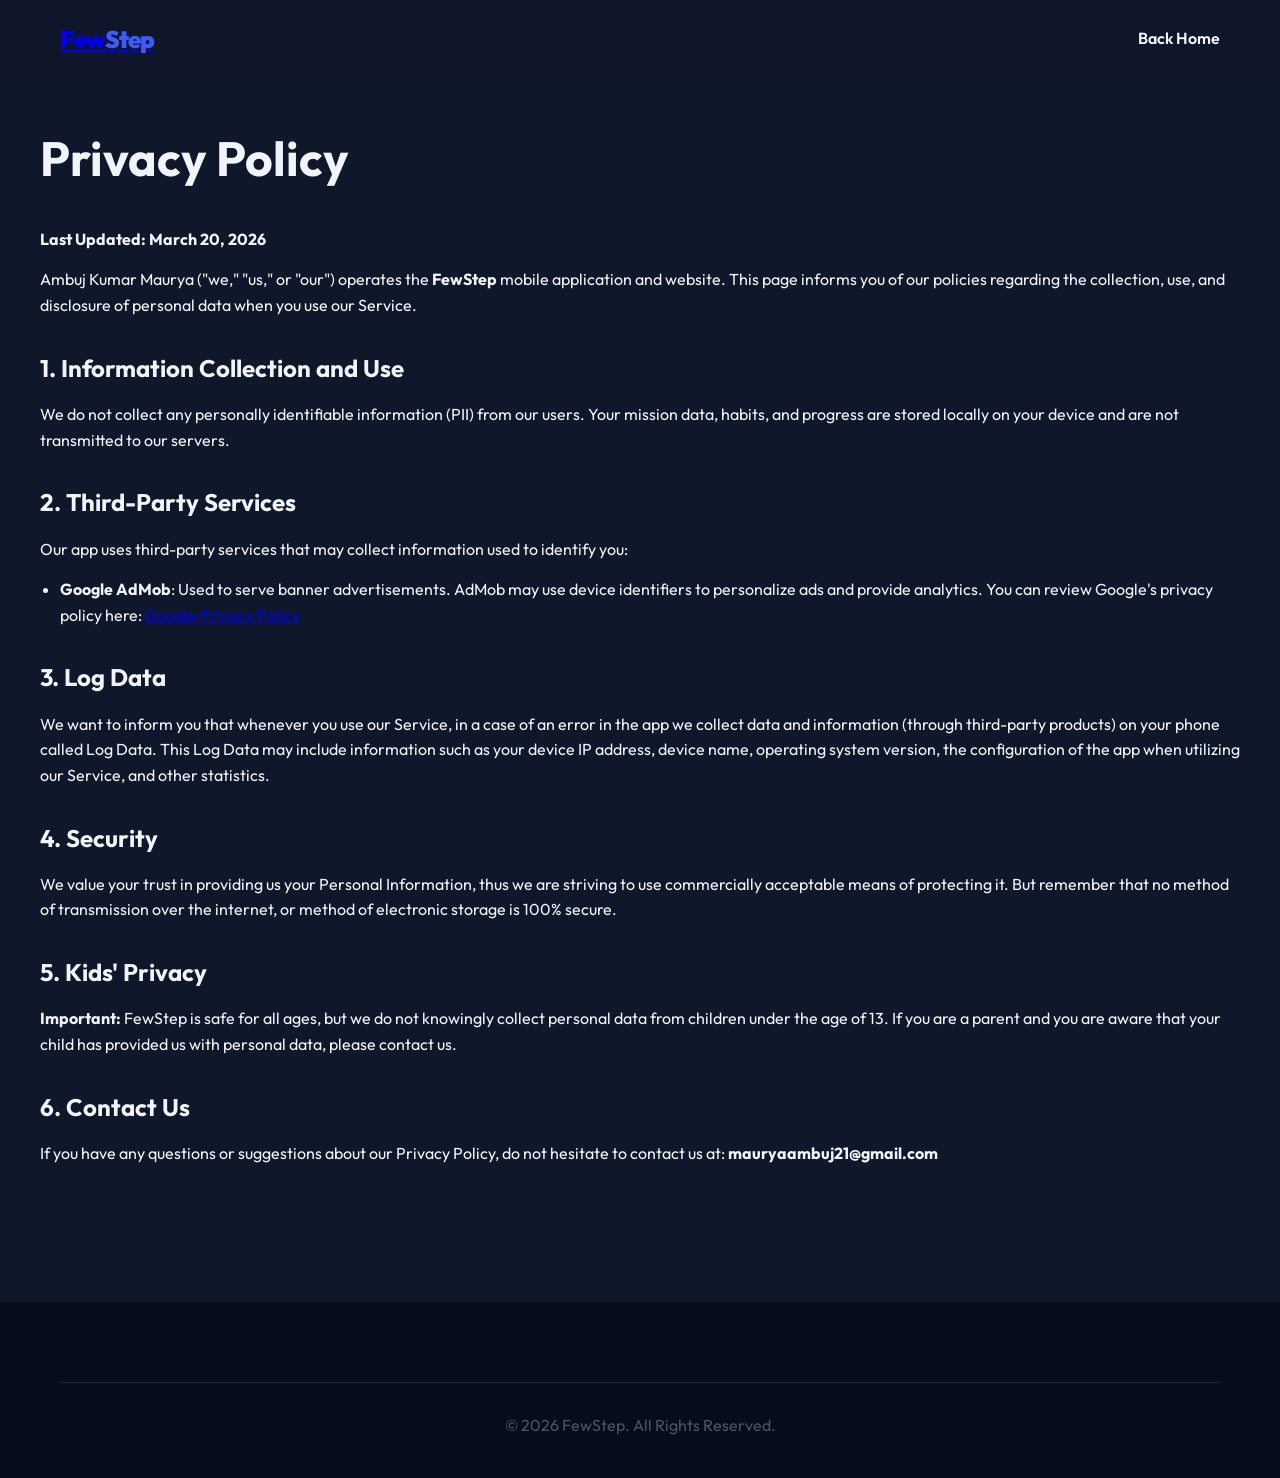
==== privacy.html @ 119029bf "Add files via upload" ====
<!DOCTYPE html>
<html lang="en">
<head>
    <meta charset="UTF-8">
    <meta name="viewport" content="width=device-width, initial-scale=1.0">
    <title>Privacy Policy - FewStep</title>
    <link rel="stylesheet" href="style.css">
    <link rel="preconnect" href="https://fonts.googleapis.com">
    <link rel="preconnect" href="https://fonts.gstatic.com" crossorigin>
    <link href="https://fonts.googleapis.com/css2?family=Outfit:wght@300;400;600;900&display=swap" rel="stylesheet">
</head>
<body>
    <nav class="navbar">
        <div class="container">
            <a href="index.html" class="logo">Few<span>Step</span></a>
            <ul class="nav-links">
                <li><a href="index.html">Back Home</a></li>
            </ul>
        </div>
    </nav>

    <main class="privacy-page container">
        <article class="privacy-content">
            <h1>Privacy Policy</h1>
            <p><strong>Last Updated: March 20, 2026</strong></p>
            <p>Ambuj Kumar Maurya ("we," "us," or "our") operates the <strong>FewStep</strong> mobile application and website. This page informs you of our policies regarding the collection, use, and disclosure of personal data when you use our Service.</p>

            <h2>1. Information Collection and Use</h2>
            <p>We do not collect any personally identifiable information (PII) from our users. Your mission data, habits, and progress are stored locally on your device and are not transmitted to our servers.</p>

            <h2>2. Third-Party Services</h2>
            <p>Our app uses third-party services that may collect information used to identify you:</p>
            <ul>
                <li><strong>Google AdMob</strong>: Used to serve banner advertisements. AdMob may use device identifiers to personalize ads and provide analytics. You can review Google's privacy policy here: <a href="https://policies.google.com/privacy" target="_blank">Google Privacy Policy</a></li>
            </ul>

            <h2>3. Log Data</h2>
            <p>We want to inform you that whenever you use our Service, in a case of an error in the app we collect data and information (through third-party products) on your phone called Log Data. This Log Data may include information such as your device IP address, device name, operating system version, the configuration of the app when utilizing our Service, and other statistics.</p>

            <h2>4. Security</h2>
            <p>We value your trust in providing us your Personal Information, thus we are striving to use commercially acceptable means of protecting it. But remember that no method of transmission over the internet, or method of electronic storage is 100% secure.</p>

            <h2>5. Kids' Privacy</h2>
            <p><strong>Important:</strong> FewStep is safe for all ages, but we do not knowingly collect personal data from children under the age of 13. If you are a parent and you are aware that your child has provided us with personal data, please contact us.</p>

            <h2>6. Contact Us</h2>
            <p>If you have any questions or suggestions about our Privacy Policy, do not hesitate to contact us at: <strong>mauryaambuj21@gmail.com</strong></p>
        </article>
    </main>

    <footer>
        <div class="container">
            <div class="footer-bottom">
                <p>&copy; 2026 FewStep. All Rights Reserved.</p>
            </div>
        </div>
    </footer>
</body>
</html>
---- style.css ----
:root {
    --primary: #3D5AFE;
    --accent: #FF7043;
    --dark: #0F172A;
    --light: #F1F5F9;
    --glass: rgba(255, 255, 255, 0.05);
    --glass-border: rgba(255, 255, 255, 0.1);
}

* {
    margin: 0;
    padding: 0;
    box-sizing: border-box;
}

body {
    font-family: 'Outfit', sans-serif;
    background-color: var(--dark);
    color: var(--light);
    line-height: 1.6;
    overflow-x: hidden;
}

.container {
    max-width: 1200px;
    margin: 0 auto;
    padding: 0 20px;
}

.accent {
    color: var(--accent);
}

/* Navbar */
.navbar {
    padding: 20px 0;
    position: fixed;
    width: 100%;
    top: 0;
    z-index: 1000;
    background: rgba(15, 23, 42, 0.8);
    backdrop-filter: blur(10px);
}

.navbar .container {
    display: flex;
    justify-content: space-between;
    align-items: center;
}

.logo {
    font-size: 24px;
    font-weight: 900;
    letter-spacing: -1px;
}

.logo span {
    color: var(--primary);
}

.nav-links {
    display: flex;
    list-style: none;
    gap: 30px;
    align-items: center;
}

.nav-links a {
    text-decoration: none;
    color: var(--light);
    font-weight: 600;
    transition: 0.3s;
}

.nav-links a:hover {
    color: var(--primary);
}

/* Buttons */
.btn-primary {
    display: inline-block;
    padding: 15px 35px;
    background-color: var(--primary);
    color: white;
    text-decoration: none;
    border-radius: 50px;
    font-weight: 600;
    transition: 0.3s;
    box-shadow: 0 10px 20px rgba(61, 90, 254, 0.3);
}

.btn-primary:hover {
    transform: translateY(-3px);
    box-shadow: 0 15px 30px rgba(61, 90, 254, 0.4);
}

.btn-secondary {
    display: inline-block;
    padding: 15px 35px;
    border: 2px solid var(--glass-border);
    color: white;
    text-decoration: none;
    border-radius: 50px;
    font-weight: 600;
    transition: 0.3s;
}

.btn-secondary:hover {
    background: var(--glass);
}

.btn-small {
    padding: 8px 20px;
    background: var(--accent);
    color: white;
    text-decoration: none;
    border-radius: 5px;
    font-weight: 600;
}

/* Hero */
.hero {
    padding: 150px 0 100px;
    background: radial-gradient(circle at top right, #1E293B, #0F172A);
}

.hero .container {
    display: grid;
    grid-template-columns: 1.2fr 1fr;
    gap: 50px;
    align-items: center;
}

.hero h1 {
    font-size: 64px;
    font-weight: 900;
    line-height: 1.1;
    margin-bottom: 25px;
}

.hero p {
    font-size: 18px;
    color: #94A3B8;
    margin-bottom: 40px;
    max-width: 500px;
}

.hero-btns {
    display: flex;
    gap: 20px;
}

/* Phone Mockup */
.phone-mockup {
    width: 300px;
    height: 600px;
    background: #1e1e1e;
    border-radius: 40px;
    border: 8px solid #333;
    margin: 0 auto;
    overflow: hidden;
    position: relative;
    box-shadow: 0 50px 100px rgba(0,0,0,0.5);
}

.screen-content {
    padding: 20px;
    height: 100%;
}

.app-header {
    height: 120px;
    background: var(--primary);
    border-radius: 20px;
    padding: 20px;
    margin-bottom: 20px;
}

.user-rank {
    font-size: 12px;
    font-weight: 900;
    color: rgba(255,255,255,0.8);
}

.xp-bar {
    height: 8px;
    width: 60%;
    background: rgba(255,255,255,0.3);
    border-radius: 10px;
    margin-top: 10px;
}

.mission-item {
    height: 60px;
    background: var(--glass);
    margin-bottom: 12px;
    border-radius: 15px;
    border: 1px solid var(--glass-border);
}

/* Features */
.features {
    padding: 100px 0;
}

.section-title {
    font-size: 48px;
    text-align: center;
    font-weight: 900;
    margin-bottom: 60px;
}

.features-grid {
    display: grid;
    grid-template-columns: repeat(auto-fit, minmax(250px, 1fr));
    gap: 30px;
}

.feature-card {
    background: var(--glass);
    padding: 40px;
    border-radius: 30px;
    border: 1px solid var(--glass-border);
    transition: 0.3s;
}

.feature-card:hover {
    transform: translateY(-10px);
    background: rgba(255,255,255,0.08);
}

.feature-card .icon {
    font-size: 40px;
    margin-bottom: 20px;
}

.feature-card h3 {
    font-size: 24px;
    margin-bottom: 15px;
}

.feature-card p {
    color: #94A3B8;
}

/* CTA */
.cta {
    padding: 100px 0;
    text-align: center;
    background: linear-gradient(rgba(61, 90, 254, 0.1), rgba(15, 23, 42, 0.1));
}

.cta h2 {
    font-size: 48px;
    font-weight: 900;
    margin-bottom: 20px;
}

.cta p {
    margin-bottom: 40px;
    color: #94A3B8;
}

/* Footer */
footer {
    padding: 80px 0 40px;
    background: #070C1B;
}

.footer-grid {
    display: grid;
    grid-template-columns: 2fr 1fr 1fr;
    gap: 50px;
    margin-bottom: 50px;
}

.footer-links h4, .footer-contact h4 {
    margin-bottom: 20px;
}

.footer-links ul {
    list-style: none;
}

.footer-links li {
    margin-bottom: 10px;
}

.footer-links a {
    text-decoration: none;
    color: #94A3B8;
    transition: 0.3s;
}

.footer-links a:hover {
    color: white;
}

.footer-bottom {
    border-top: 1px solid var(--glass-border);
    padding-top: 30px;
    text-align: center;
    color: #475569;
}

/* Animations */
.reveal, .fade-in, .slide-up {
    opacity: 0;
    transition: 1s ease-out;
}

.reveal { transform: translateY(30px); }
.slide-up { transform: translateY(100px); }

.reveal.active, .fade-in.active, .slide-up.active {
    opacity: 1;
    transform: translateY(0);
}

/* Sub-page Privacy Styling */
.privacy-page {
    padding: 120px 0;
}

.privacy-content h1 {
    font-size: 48px;
    margin-bottom: 30px;
}

.privacy-content h2 {
    margin: 30px 0 15px;
}

.privacy-content p {
    margin-bottom: 15px;
}

.privacy-content ul {
    margin-left: 20px;
    margin-bottom: 20px;
}

/* Responsive */
@media (max-width: 968px) {
    .hero .container {
        grid-template-columns: 1fr;
        text-align: center;
    }
    .hero h1 { font-size: 42px; }
    .hero p { margin-left: auto; margin-right: auto; }
    .hero-btns { justify-content: center; }
    .footer-grid { grid-template-columns: 1fr; }
}
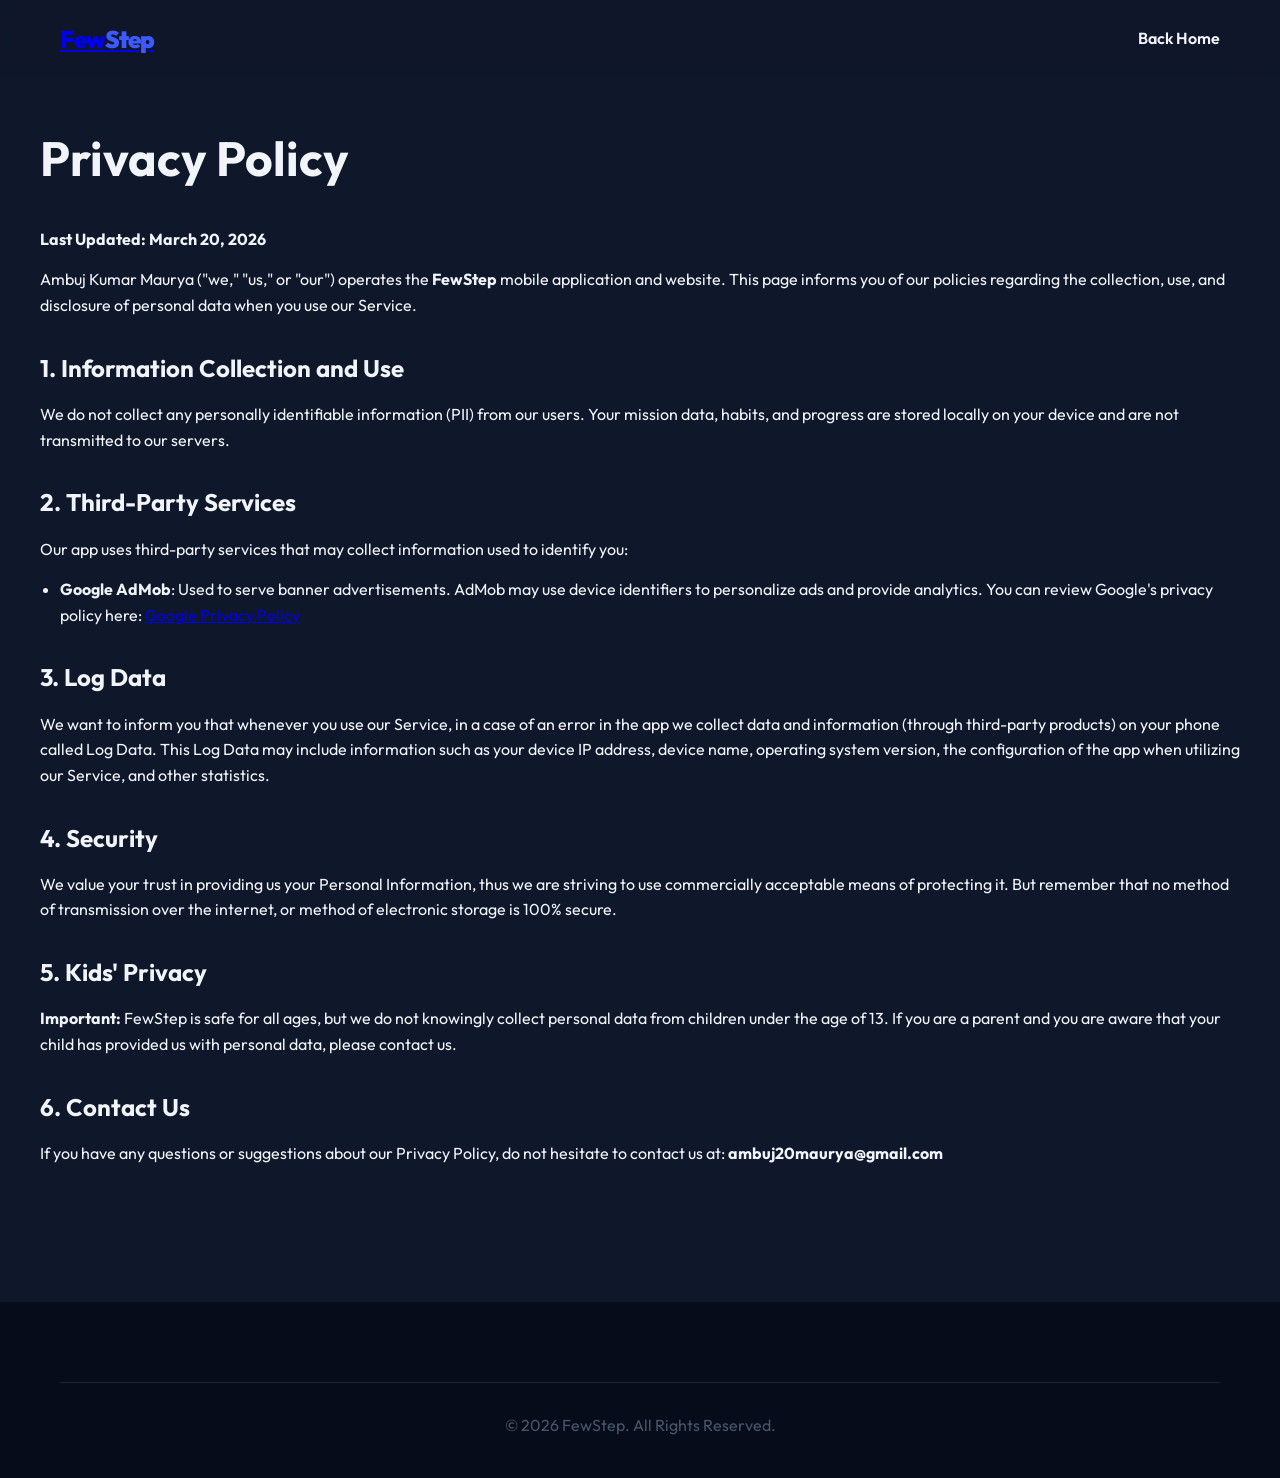
==== commit 37edf29c: "Add files via upload" ====
--- a/privacy.html
+++ b/privacy.html
@@ -44,7 +44,7 @@
             <p><strong>Important:</strong> FewStep is safe for all ages, but we do not knowingly collect personal data from children under the age of 13. If you are a parent and you are aware that your child has provided us with personal data, please contact us.</p>
 
             <h2>6. Contact Us</h2>
-            <p>If you have any questions or suggestions about our Privacy Policy, do not hesitate to contact us at: <strong>mauryaambuj21@gmail.com</strong></p>
+            <p>If you have any questions or suggestions about our Privacy Policy, do not hesitate to contact us at: <strong>ambuj20maurya@gmail.com</strong></p>
         </article>
     </main>
 
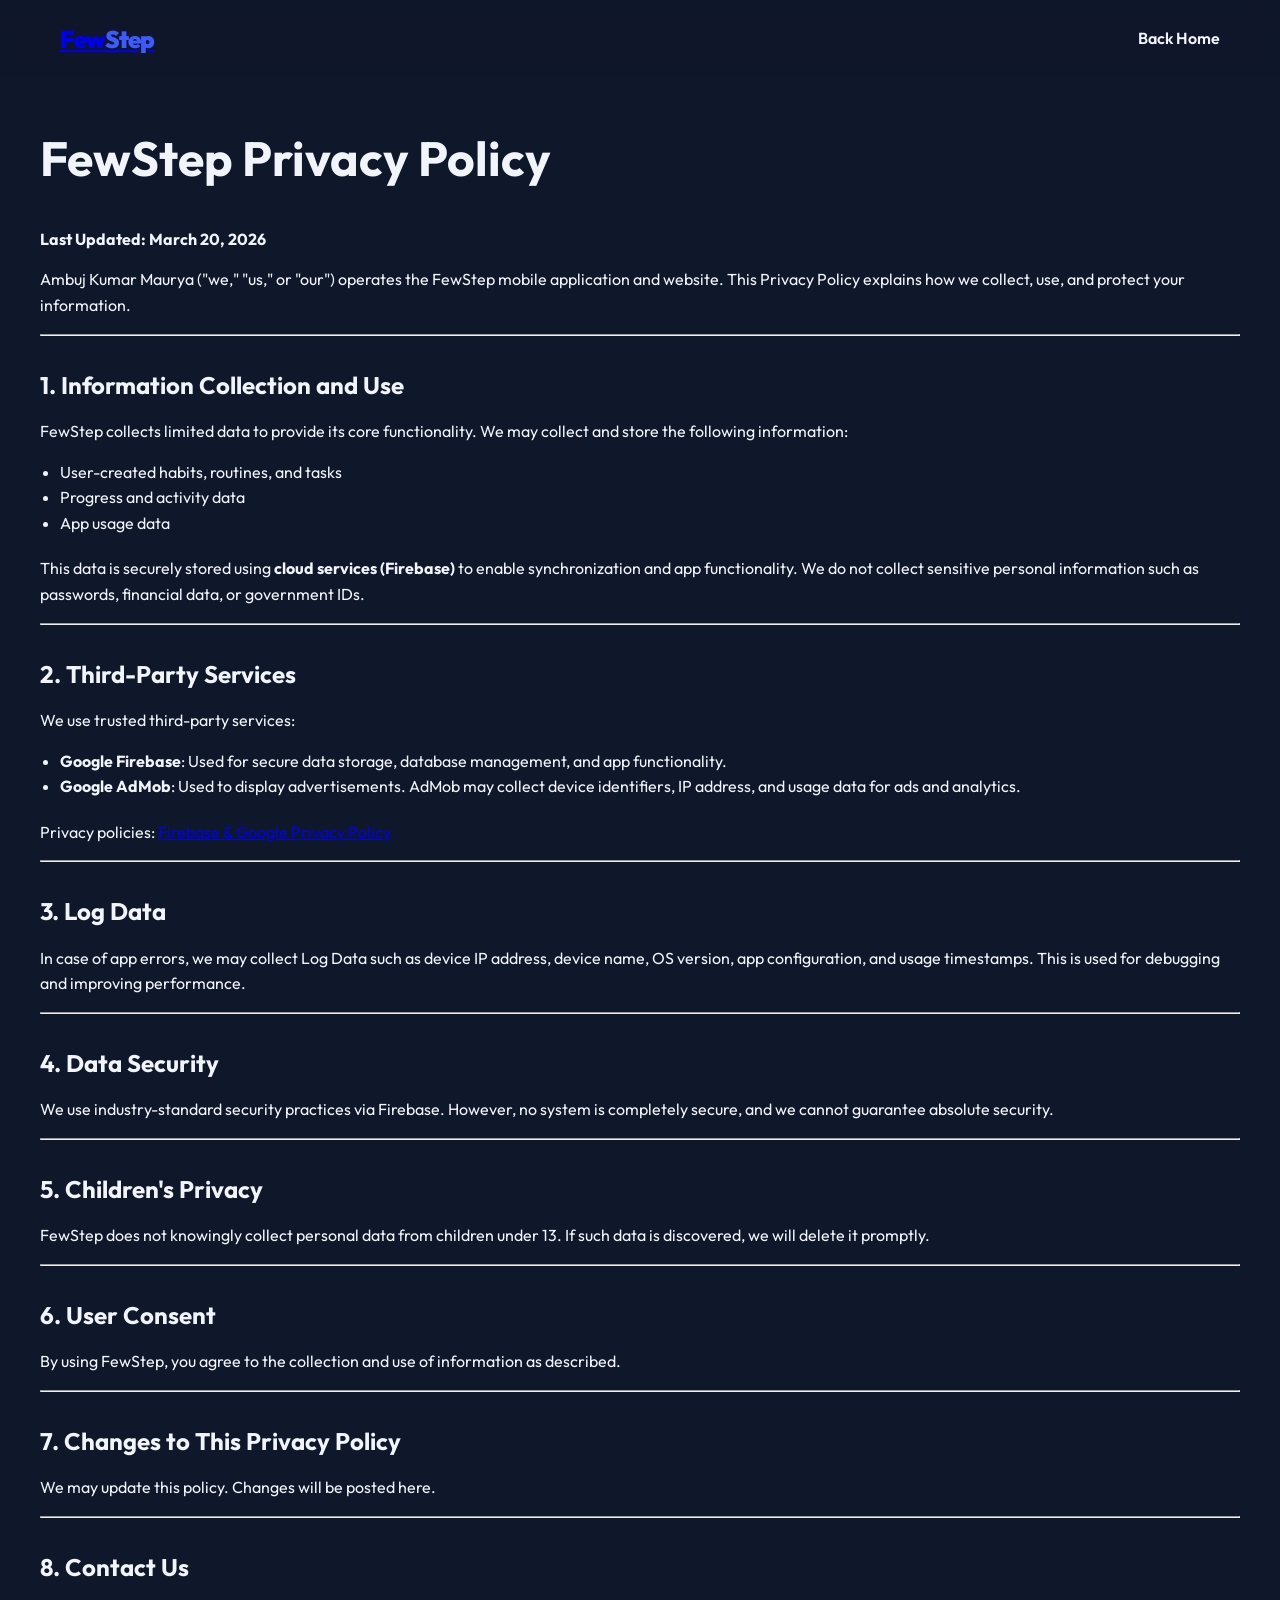
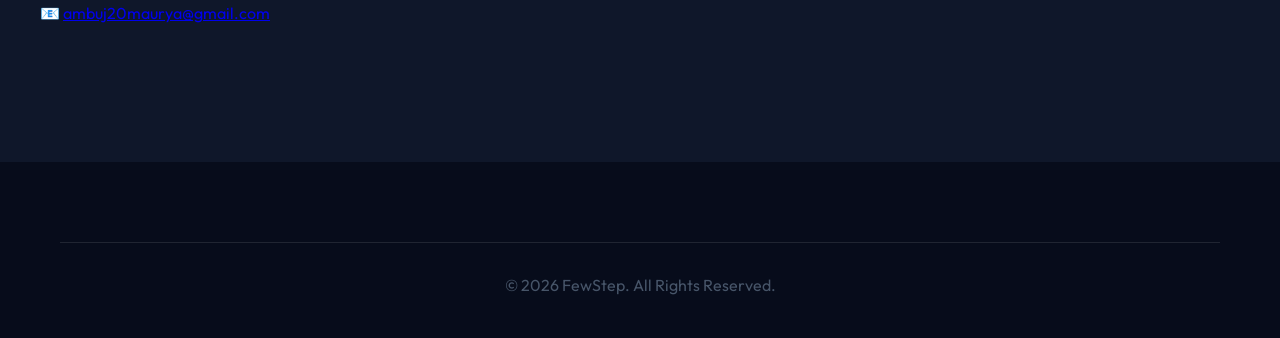
==== commit bc08eb58: "Add files via upload" ====
--- a/privacy.html
+++ b/privacy.html
@@ -21,30 +21,60 @@
 
     <main class="privacy-page container">
         <article class="privacy-content">
-            <h1>Privacy Policy</h1>
+            <h1>FewStep Privacy Policy</h1>
             <p><strong>Last Updated: March 20, 2026</strong></p>
-            <p>Ambuj Kumar Maurya ("we," "us," or "our") operates the <strong>FewStep</strong> mobile application and website. This page informs you of our policies regarding the collection, use, and disclosure of personal data when you use our Service.</p>
+            <p>Ambuj Kumar Maurya ("we," "us," or "our") operates the FewStep mobile application and website. This Privacy Policy explains how we collect, use, and protect your information.</p>
+
+            <hr>
 
             <h2>1. Information Collection and Use</h2>
-            <p>We do not collect any personally identifiable information (PII) from our users. Your mission data, habits, and progress are stored locally on your device and are not transmitted to our servers.</p>
+            <p>FewStep collects limited data to provide its core functionality. We may collect and store the following information:</p>
+            <ul>
+                <li>User-created habits, routines, and tasks</li>
+                <li>Progress and activity data</li>
+                <li>App usage data</li>
+            </ul>
+            <p>This data is securely stored using <strong>cloud services (Firebase)</strong> to enable synchronization and app functionality. We do not collect sensitive personal information such as passwords, financial data, or government IDs.</p>
+
+            <hr>
 
             <h2>2. Third-Party Services</h2>
-            <p>Our app uses third-party services that may collect information used to identify you:</p>
+            <p>We use trusted third-party services:</p>
             <ul>
-                <li><strong>Google AdMob</strong>: Used to serve banner advertisements. AdMob may use device identifiers to personalize ads and provide analytics. You can review Google's privacy policy here: <a href="https://policies.google.com/privacy" target="_blank">Google Privacy Policy</a></li>
+                <li><strong>Google Firebase</strong>: Used for secure data storage, database management, and app functionality.</li>
+                <li><strong>Google AdMob</strong>: Used to display advertisements. AdMob may collect device identifiers, IP address, and usage data for ads and analytics.</li>
             </ul>
+            <p>Privacy policies: <a href="https://policies.google.com/privacy" target="_blank">Firebase & Google Privacy Policy</a></p>
+
+            <hr>
 
             <h2>3. Log Data</h2>
-            <p>We want to inform you that whenever you use our Service, in a case of an error in the app we collect data and information (through third-party products) on your phone called Log Data. This Log Data may include information such as your device IP address, device name, operating system version, the configuration of the app when utilizing our Service, and other statistics.</p>
+            <p>In case of app errors, we may collect Log Data such as device IP address, device name, OS version, app configuration, and usage timestamps. This is used for debugging and improving performance.</p>
 
-            <h2>4. Security</h2>
-            <p>We value your trust in providing us your Personal Information, thus we are striving to use commercially acceptable means of protecting it. But remember that no method of transmission over the internet, or method of electronic storage is 100% secure.</p>
+            <hr>
 
-            <h2>5. Kids' Privacy</h2>
-            <p><strong>Important:</strong> FewStep is safe for all ages, but we do not knowingly collect personal data from children under the age of 13. If you are a parent and you are aware that your child has provided us with personal data, please contact us.</p>
+            <h2>4. Data Security</h2>
+            <p>We use industry-standard security practices via Firebase. However, no system is completely secure, and we cannot guarantee absolute security.</p>
 
-            <h2>6. Contact Us</h2>
-            <p>If you have any questions or suggestions about our Privacy Policy, do not hesitate to contact us at: <strong>ambuj20maurya@gmail.com</strong></p>
+            <hr>
+
+            <h2>5. Children's Privacy</h2>
+            <p>FewStep does not knowingly collect personal data from children under 13. If such data is discovered, we will delete it promptly.</p>
+
+            <hr>
+
+            <h2>6. User Consent</h2>
+            <p>By using FewStep, you agree to the collection and use of information as described.</p>
+
+            <hr>
+
+            <h2>7. Changes to This Privacy Policy</h2>
+            <p>We may update this policy. Changes will be posted here.</p>
+
+            <hr>
+
+            <h2>8. Contact Us</h2>
+            <p>📧 <a href="mailto:ambuj20maurya@gmail.com">ambuj20maurya@gmail.com</a></p>
         </article>
     </main>
 
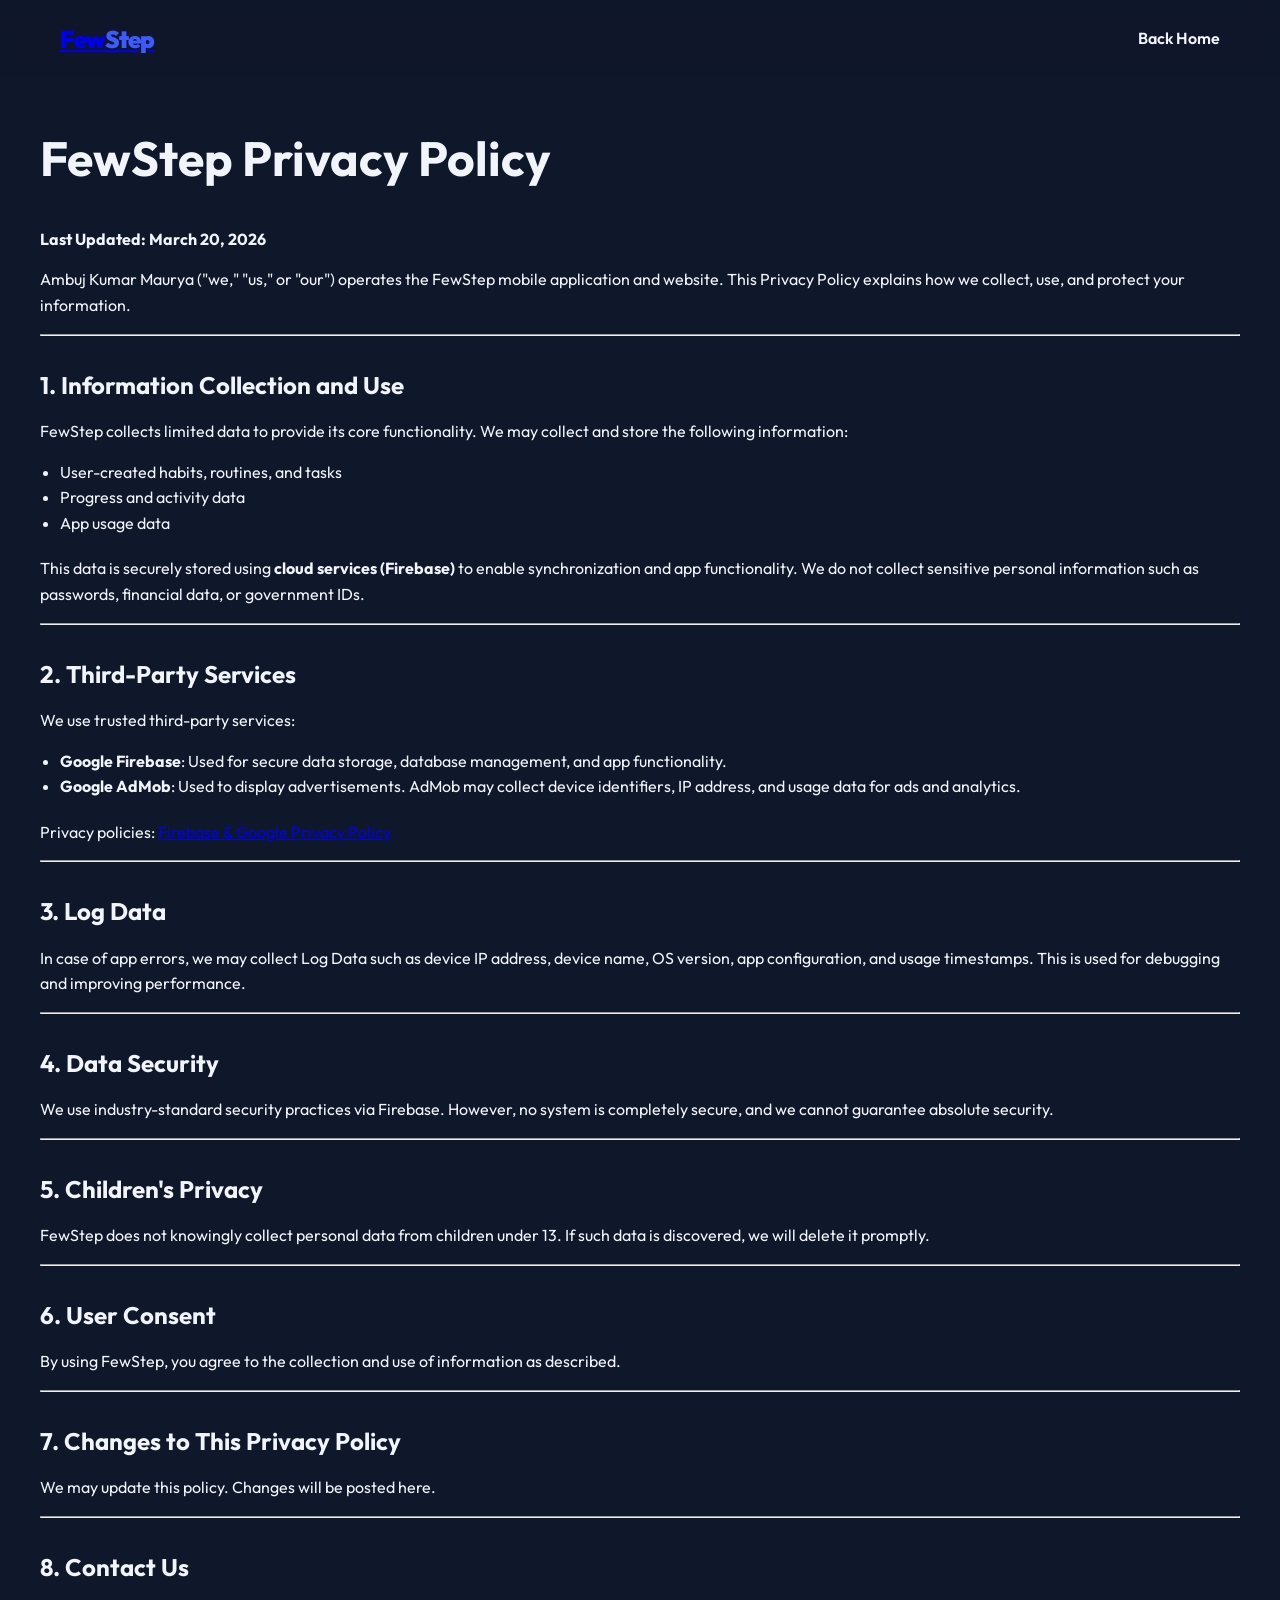
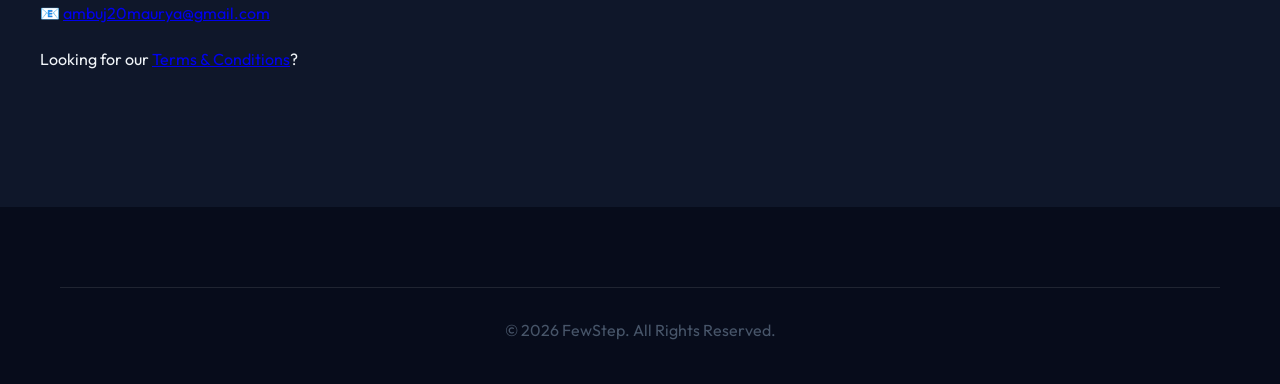
==== commit a077dade: "Add files via upload" ====
--- a/privacy.html
+++ b/privacy.html
@@ -75,6 +75,8 @@
 
             <h2>8. Contact Us</h2>
             <p>📧 <a href="mailto:ambuj20maurya@gmail.com">ambuj20maurya@gmail.com</a></p>
+            
+            <p style="margin-top: 20.0px;">Looking for our <a href="terms.html">Terms & Conditions</a>?</p>
         </article>
     </main>
 
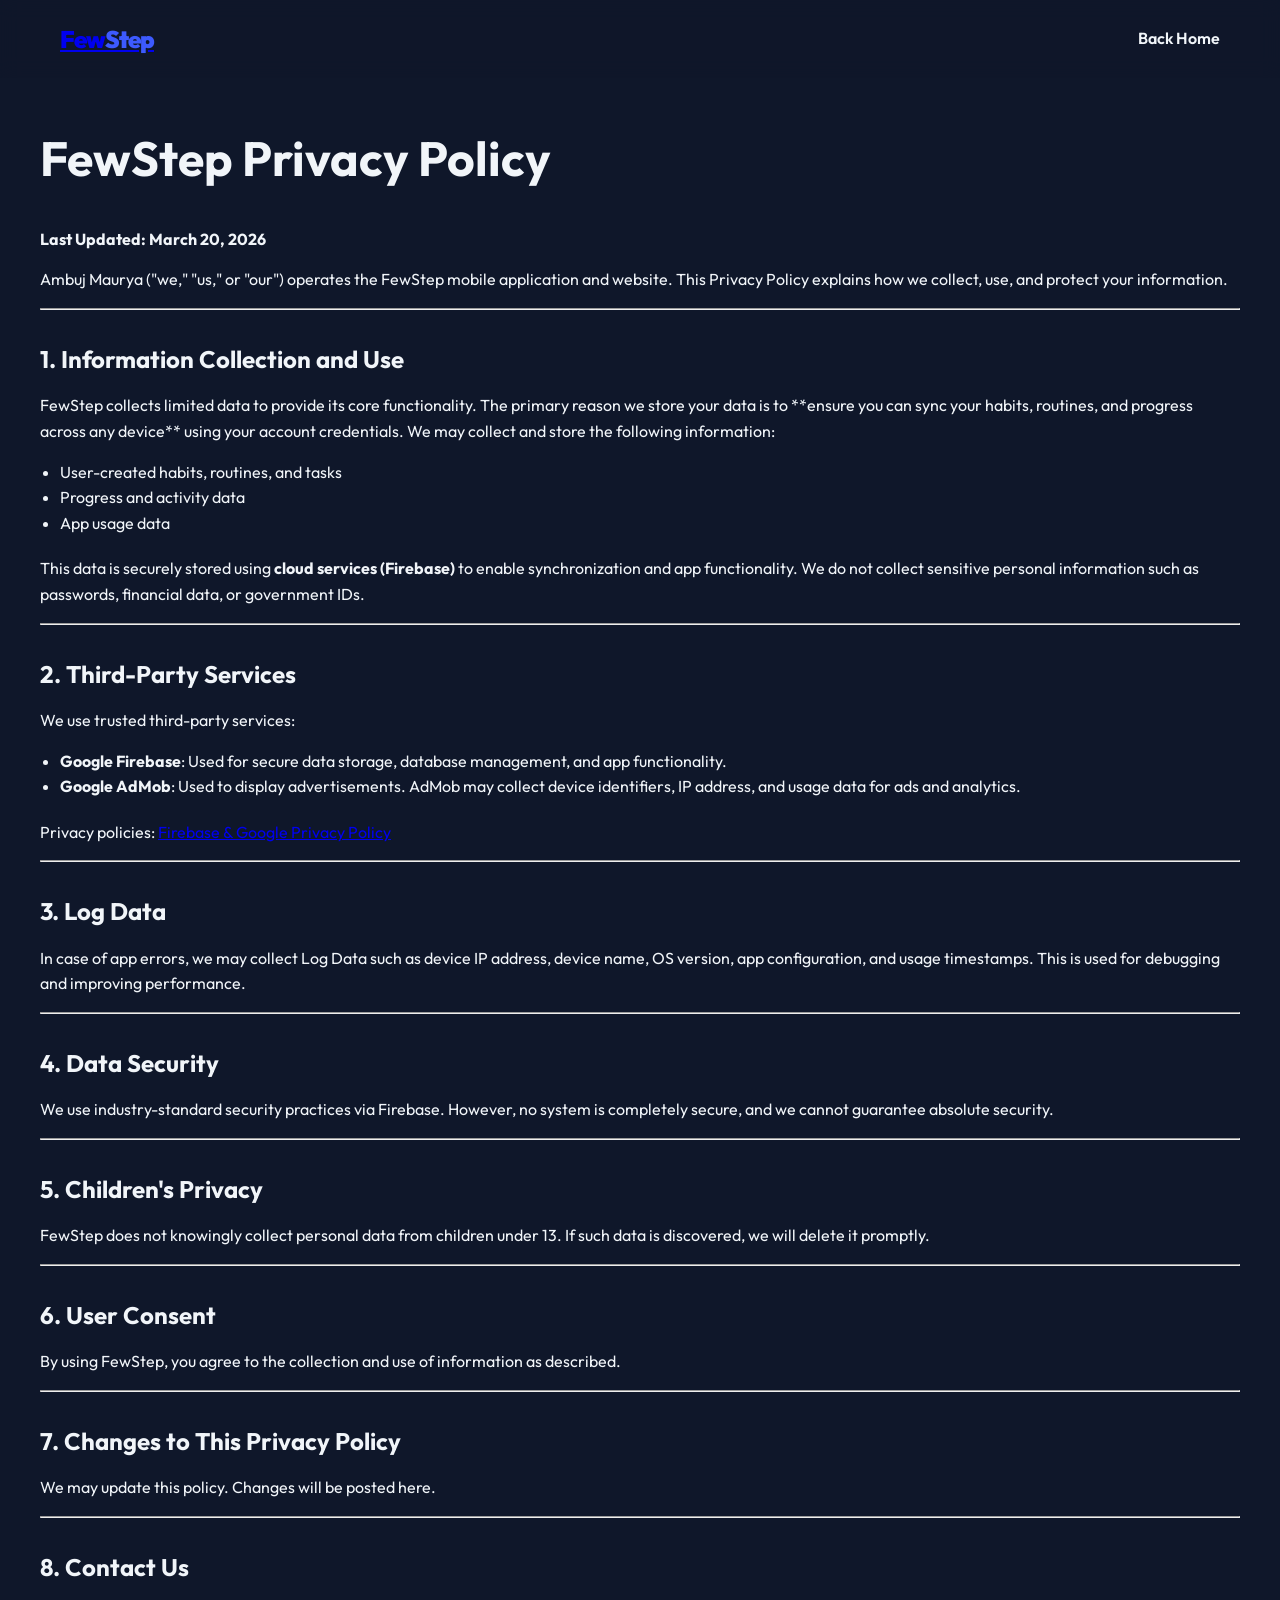
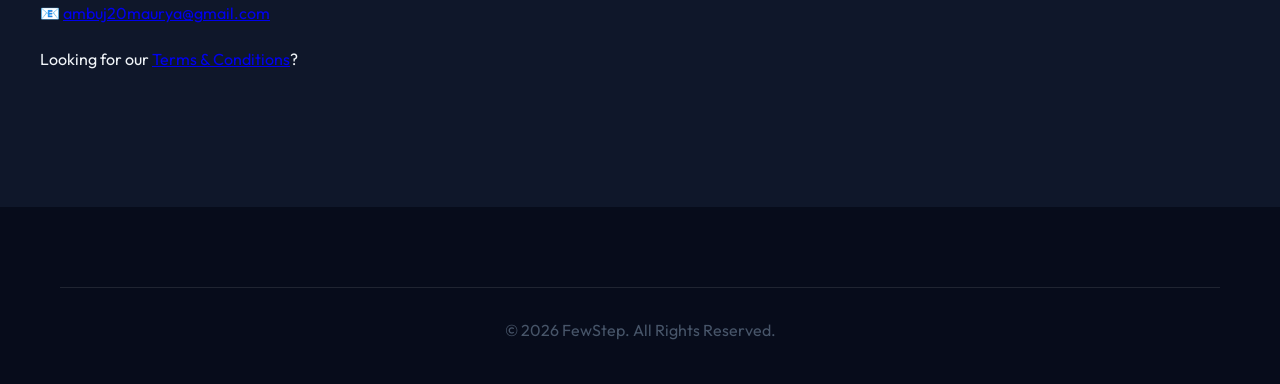
==== commit 055d16a5: "Add files via upload" ====
--- a/privacy.html
+++ b/privacy.html
@@ -23,12 +23,12 @@
         <article class="privacy-content">
             <h1>FewStep Privacy Policy</h1>
             <p><strong>Last Updated: March 20, 2026</strong></p>
-            <p>Ambuj Kumar Maurya ("we," "us," or "our") operates the FewStep mobile application and website. This Privacy Policy explains how we collect, use, and protect your information.</p>
+            <p>Ambuj Maurya ("we," "us," or "our") operates the FewStep mobile application and website. This Privacy Policy explains how we collect, use, and protect your information.</p>
 
             <hr>
 
             <h2>1. Information Collection and Use</h2>
-            <p>FewStep collects limited data to provide its core functionality. We may collect and store the following information:</p>
+            <p>FewStep collects limited data to provide its core functionality. The primary reason we store your data is to **ensure you can sync your habits, routines, and progress across any device** using your account credentials. We may collect and store the following information:</p>
             <ul>
                 <li>User-created habits, routines, and tasks</li>
                 <li>Progress and activity data</li>
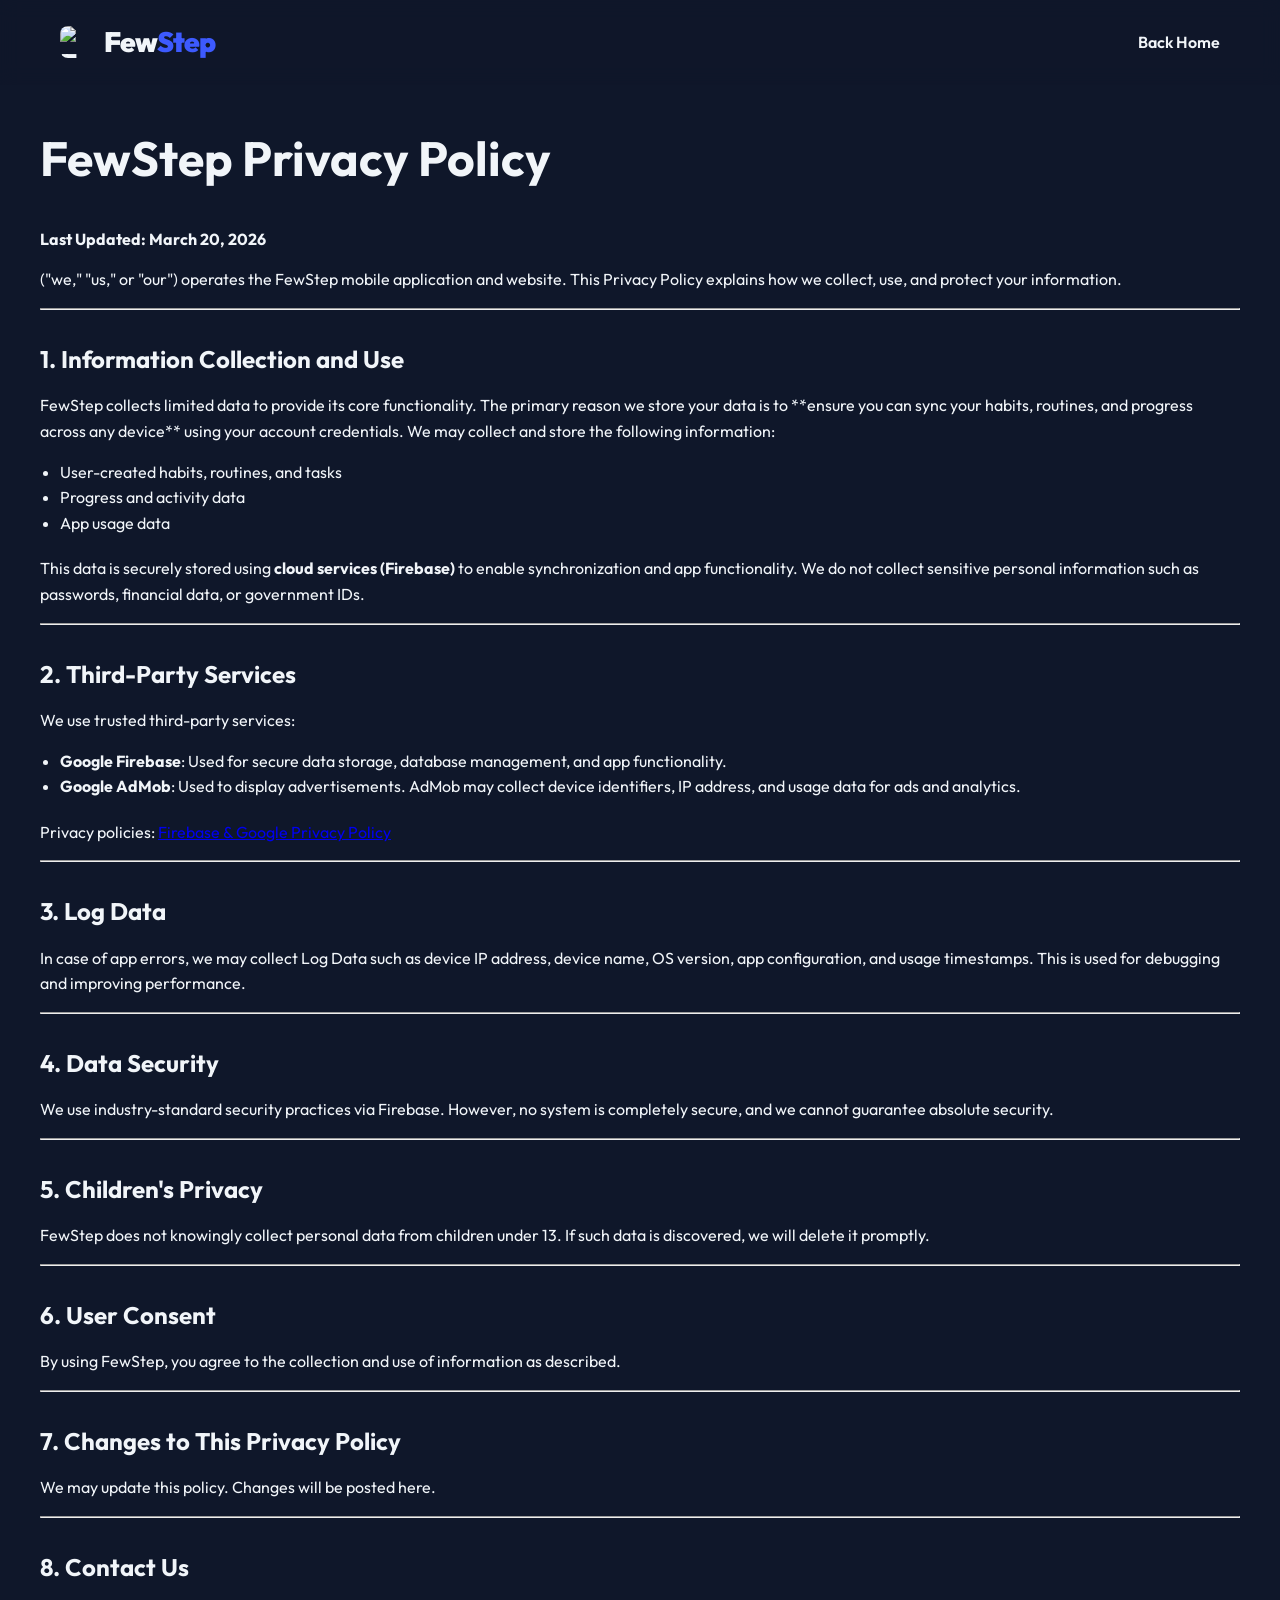
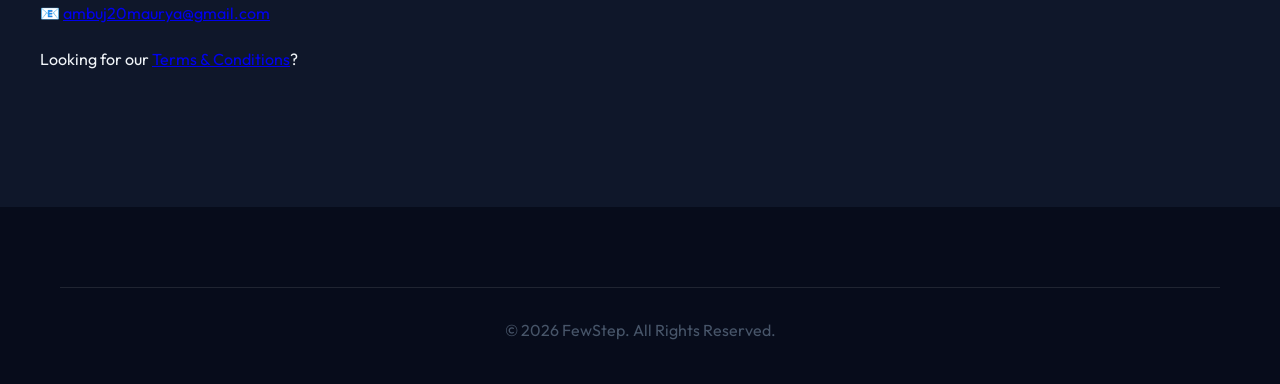
==== commit f143d296: "Add files via upload" ====
--- a/privacy.html
+++ b/privacy.html
@@ -12,7 +12,10 @@
 <body>
     <nav class="navbar">
         <div class="container">
-            <a href="index.html" class="logo">Few<span>Step</span></a>
+            <a href="index.html" class="logo">
+                <img src="img/logo.png" alt="FewStep Logo" class="header-logo">
+                Few<span>Step</span>
+            </a>
             <ul class="nav-links">
                 <li><a href="index.html">Back Home</a></li>
             </ul>
@@ -23,7 +26,7 @@
         <article class="privacy-content">
             <h1>FewStep Privacy Policy</h1>
             <p><strong>Last Updated: March 20, 2026</strong></p>
-            <p>Ambuj Maurya ("we," "us," or "our") operates the FewStep mobile application and website. This Privacy Policy explains how we collect, use, and protect your information.</p>
+            <p>("we," "us," or "our") operates the FewStep mobile application and website. This Privacy Policy explains how we collect, use, and protect your information.</p>
 
             <hr>
 
--- a/style.css
+++ b/style.css
@@ -49,9 +49,21 @@
 }
 
 .logo {
-    font-size: 24px;
-    font-weight: 900;
+    font-size: 28px;
+    font-weight: 900;
+    color: var(--white);
+    text-decoration: none;
     letter-spacing: -1px;
+    display: flex;
+    align-items: center;
+}
+
+.header-logo {
+    height: 32px;
+    width: 32px;
+    margin-right: 12px;
+    border-radius: 8px;
+    object-fit: contain;
 }
 
 .logo span {
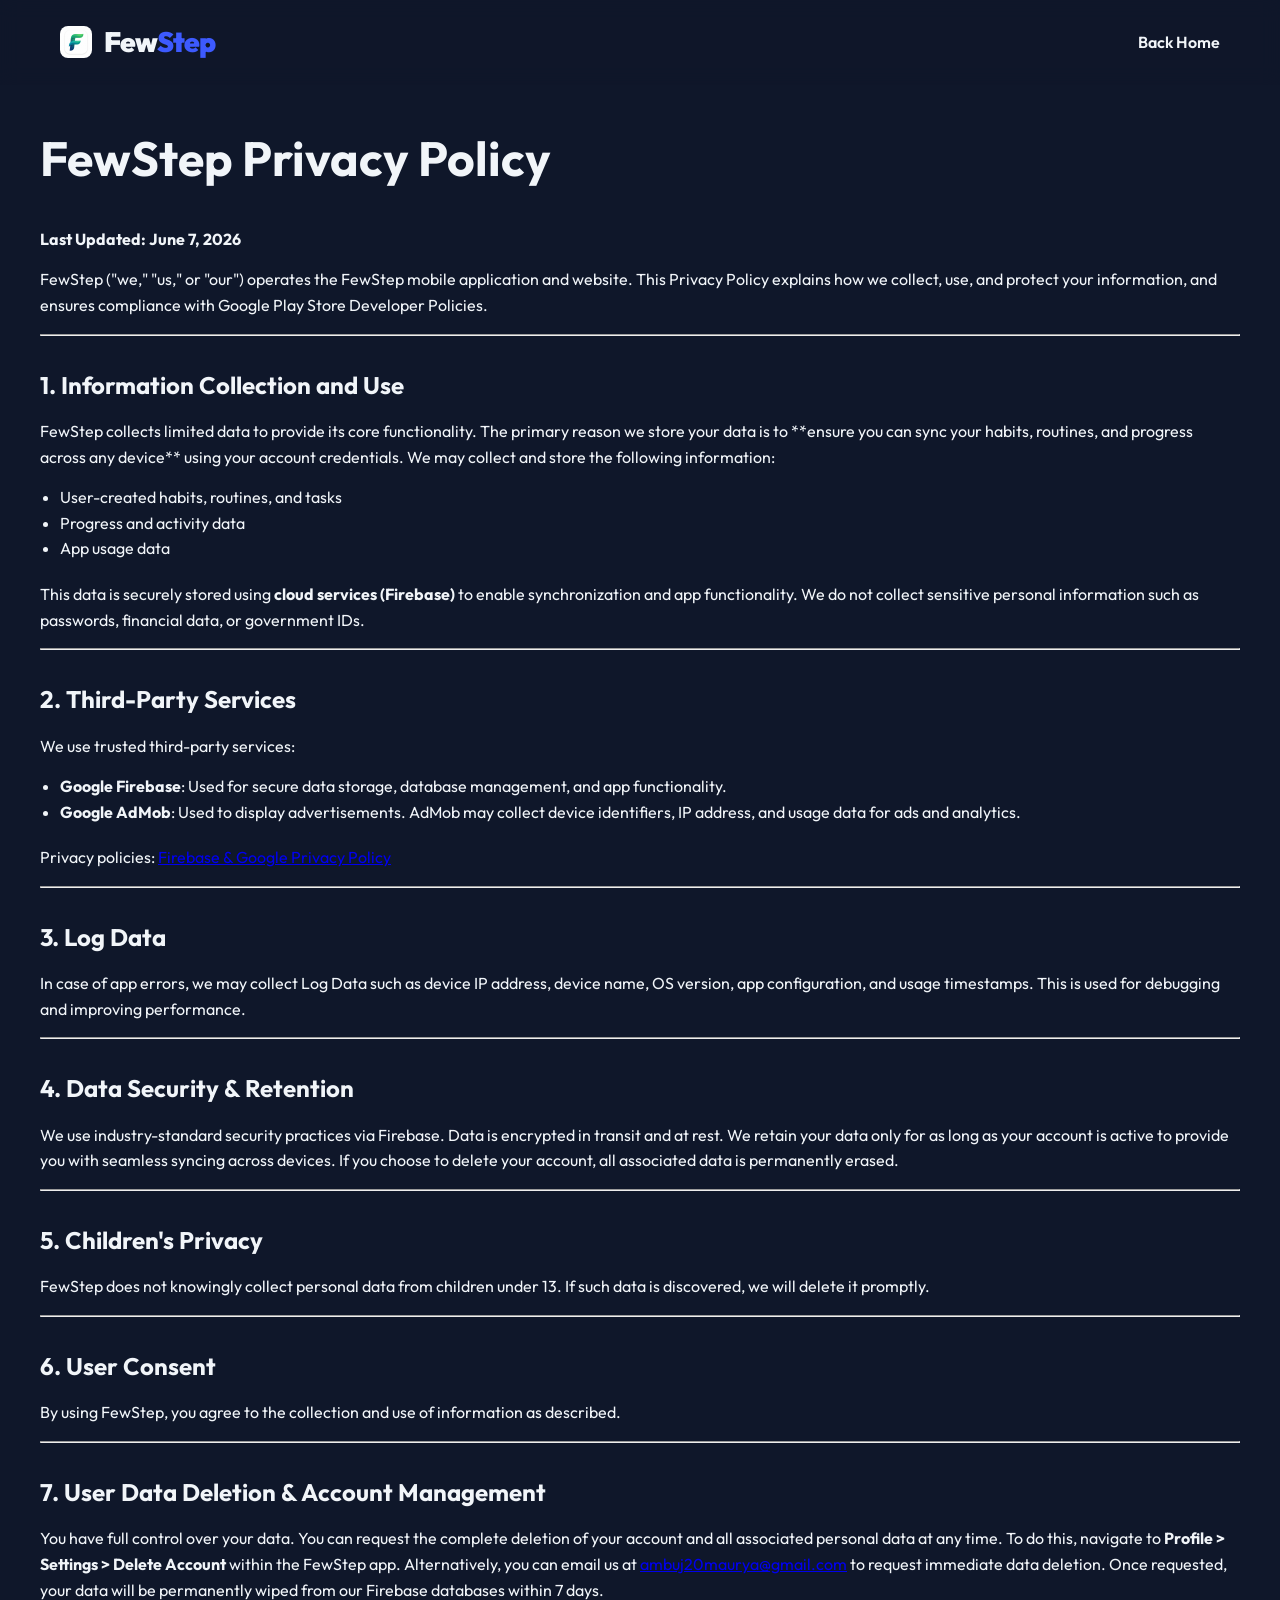
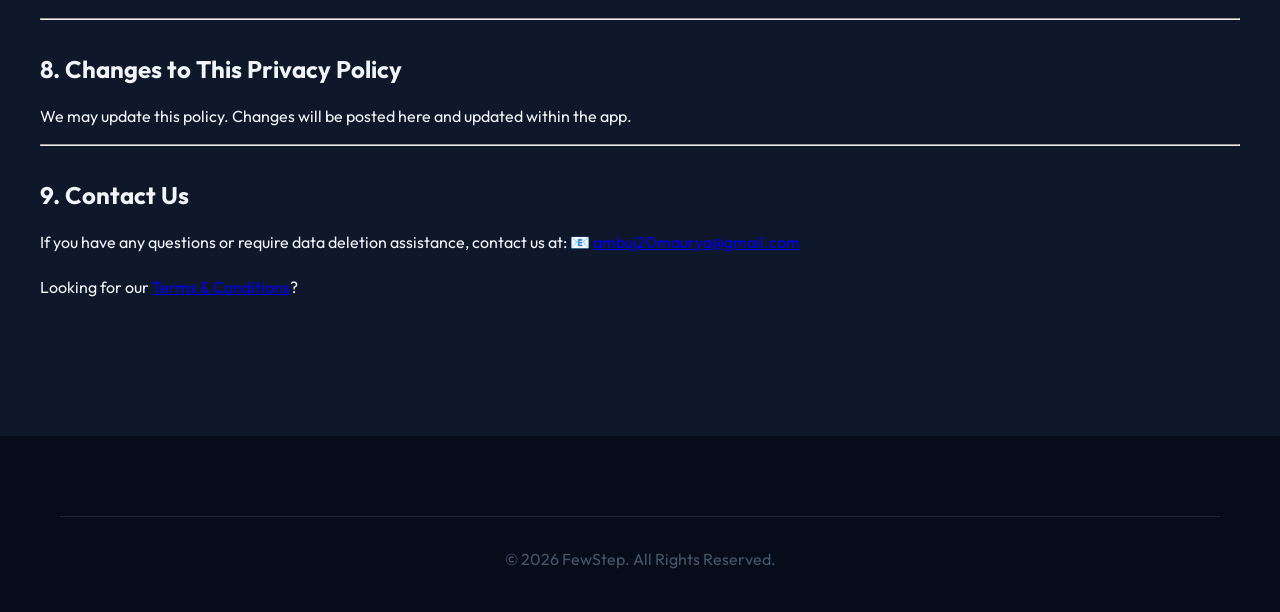
==== commit 2b1e9fa2: "Update privacy policy for Google Play Data Safety compliance and update logo" ====
--- a/privacy.html
+++ b/privacy.html
@@ -25,8 +25,8 @@
     <main class="privacy-page container">
         <article class="privacy-content">
             <h1>FewStep Privacy Policy</h1>
-            <p><strong>Last Updated: March 20, 2026</strong></p>
-            <p>("we," "us," or "our") operates the FewStep mobile application and website. This Privacy Policy explains how we collect, use, and protect your information.</p>
+            <p><strong>Last Updated: June 7, 2026</strong></p>
+            <p>FewStep ("we," "us," or "our") operates the FewStep mobile application and website. This Privacy Policy explains how we collect, use, and protect your information, and ensures compliance with Google Play Store Developer Policies.</p>
 
             <hr>
 
@@ -56,8 +56,8 @@
 
             <hr>
 
-            <h2>4. Data Security</h2>
-            <p>We use industry-standard security practices via Firebase. However, no system is completely secure, and we cannot guarantee absolute security.</p>
+            <h2>4. Data Security & Retention</h2>
+            <p>We use industry-standard security practices via Firebase. Data is encrypted in transit and at rest. We retain your data only for as long as your account is active to provide you with seamless syncing across devices. If you choose to delete your account, all associated data is permanently erased.</p>
 
             <hr>
 
@@ -71,13 +71,18 @@
 
             <hr>
 
-            <h2>7. Changes to This Privacy Policy</h2>
-            <p>We may update this policy. Changes will be posted here.</p>
+            <h2>7. User Data Deletion & Account Management</h2>
+            <p>You have full control over your data. You can request the complete deletion of your account and all associated personal data at any time. To do this, navigate to <strong>Profile > Settings > Delete Account</strong> within the FewStep app. Alternatively, you can email us at <a href="mailto:ambuj20maurya@gmail.com">ambuj20maurya@gmail.com</a> to request immediate data deletion. Once requested, your data will be permanently wiped from our Firebase databases within 7 days.</p>
 
             <hr>
 
-            <h2>8. Contact Us</h2>
-            <p>📧 <a href="mailto:ambuj20maurya@gmail.com">ambuj20maurya@gmail.com</a></p>
+            <h2>8. Changes to This Privacy Policy</h2>
+            <p>We may update this policy. Changes will be posted here and updated within the app.</p>
+
+            <hr>
+
+            <h2>9. Contact Us</h2>
+            <p>If you have any questions or require data deletion assistance, contact us at: 📧 <a href="mailto:ambuj20maurya@gmail.com">ambuj20maurya@gmail.com</a></p>
             
             <p style="margin-top: 20.0px;">Looking for our <a href="terms.html">Terms & Conditions</a>?</p>
         </article>
